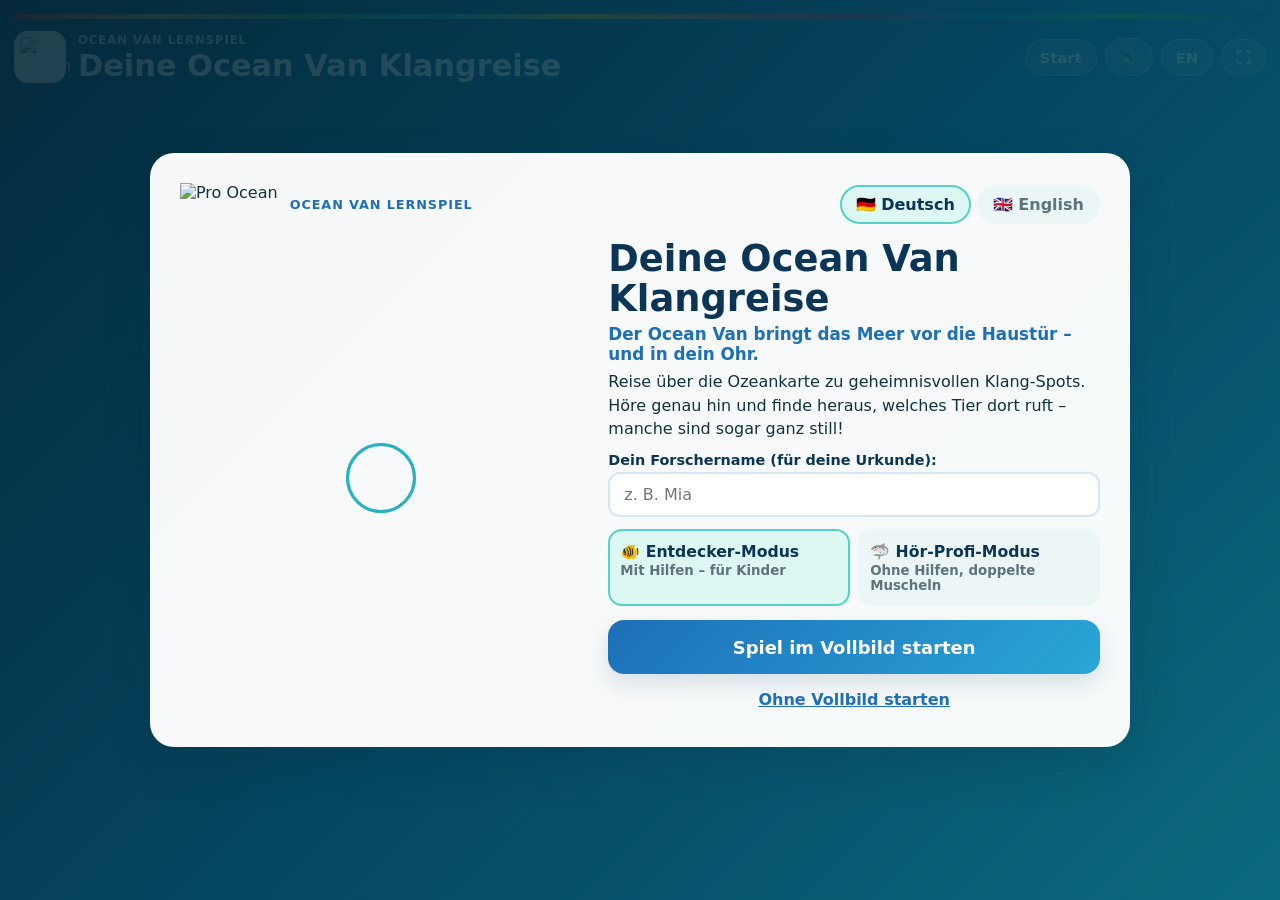
==== index.html @ 7760dd57 "Pro Ocean Game This Pro Ocean game aims to teach players about ocean plastics and marine animals in " ====
<!doctype html>
<html lang="de">
<head>
  <meta charset="utf-8">
  <meta name="viewport" content="width=device-width, initial-scale=1, viewport-fit=cover">
  <meta name="theme-color" content="#1d6fb8">
  <!-- Vollbild als Web-App (Zum Home-Bildschirm hinzufügen) – iOS & Android -->
  <meta name="apple-mobile-web-app-capable" content="yes">
  <meta name="mobile-web-app-capable" content="yes">
  <meta name="apple-mobile-web-app-status-bar-style" content="black-translucent">
  <meta name="apple-mobile-web-app-title" content="Ocean Van">
  <title>Deine Ocean Van Klangreise – Pro Ocean</title>
  <link rel="manifest" href="manifest.json">
  <link rel="stylesheet" href="style.css?v=18">
</head>
<body>
  <!-- Hinweis: Handy quer drehen (nur auf Smartphones im Hochformat sichtbar) -->
  <div id="rotateHint" class="rotate-hint" aria-live="polite">
    <div class="rotate-inner">
      <div class="rotate-icon">📱</div>
      <p data-i18n="rotateHint">Bitte dreh dein Handy quer – so passt die ganze Karte auf den Bildschirm.</p>
    </div>
  </div>
  <div id="app" class="app-shell">
    <header class="topbar">
      <div class="brand">
        <div class="brand-logo-card">
          <img class="brand-logo" src="assets/brand/proocean_logo.png" alt="Pro Ocean">
        </div>
        <div class="brand-text">
          <p class="eyebrow" data-i18n="eyebrow">Ocean Van Lernspiel</p>
          <h1 data-i18n="title">Deine Ocean Van Klangreise</h1>
        </div>
      </div>
      <div class="top-actions">
        <div id="scorePill" class="progress-pill score-pill hidden">🐚 0</div>
        <div id="progressText" class="progress-pill">Start</div>
        <button id="soundToggle" class="ghost-button" type="button" title="Ton an/aus">🔊</button>
        <button id="langToggle" class="ghost-button" type="button">EN</button>
        <button id="fullscreenAgain" class="ghost-button hide-mobile" type="button">⛶</button>
      </div>
    </header>

    <!-- ====== KARTE / MAP ====== -->
    <main id="mapScreen" class="map-screen hidden">
      <div class="map-frame">
        <div class="map-canvas" id="mapCanvas">
          <svg class="map-bg" viewBox="0 0 1000 640" preserveAspectRatio="xMidYMid slice" aria-hidden="true">
            <defs>
              <linearGradient id="mapsea" x1="0" y1="0" x2="0" y2="1">
                <stop offset="0" stop-color="#7adcE8"/>
                <stop offset="0.45" stop-color="#2592c9"/>
                <stop offset="1" stop-color="#0b3f66"/>
              </linearGradient>
              <radialGradient id="deepzone" cx="0.5" cy="0.5" r="0.5">
                <stop offset="0" stop-color="#062b4a"/>
                <stop offset="0.7" stop-color="#08365a" stop-opacity="0.85"/>
                <stop offset="1" stop-color="#08365a" stop-opacity="0"/>
              </radialGradient>
              <radialGradient id="lagoonzone" cx="0.5" cy="0.5" r="0.5">
                <stop offset="0" stop-color="#8ef2e3" stop-opacity="0.75"/>
                <stop offset="0.75" stop-color="#5fd9d2" stop-opacity="0.4"/>
                <stop offset="1" stop-color="#5fd9d2" stop-opacity="0"/>
              </radialGradient>
            </defs>
            <rect width="1000" height="640" fill="url(#mapsea)"/>
            <!-- Tiefsee-Zone (Buckelwal) -->
            <ellipse cx="620" cy="420" rx="260" ry="150" fill="url(#deepzone)"/>
            <!-- Lautlose Lagune (Qualle) -->
            <ellipse cx="320" cy="365" rx="120" ry="80" fill="url(#lagoonzone)"/>
            <!-- Strand links oben (Start) -->
            <path d="M0 0 L320 0 Q280 70 220 95 Q140 130 90 200 Q60 245 0 260 Z" fill="#f4d58d"/>
            <path d="M0 0 L250 0 Q220 50 160 80 Q90 115 50 170 Q25 205 0 215 Z" fill="#f9e3ae"/>
            <!-- Wintereis rechts oben (größer, deutliches Packeis) -->
            <path d="M1000 0 L600 0 Q640 90 600 170 Q700 230 820 200 Q940 175 1000 220 Z" fill="#dcf0fa"/>
            <path d="M1000 0 L660 0 Q700 70 680 140 Q780 180 880 155 Q960 138 1000 150 Z" fill="#f2fbff"/>
            <path d="M1000 0 L760 0 Q800 55 800 110 Q890 120 1000 95 Z" fill="#ffffff"/>
            <g stroke="#b9d7e6" stroke-width="2.5" opacity="0.7" fill="none">
              <path d="M700 20 L740 70 L710 120"/>
              <path d="M850 30 L820 90 L880 130"/>
              <path d="M780 150 L740 110"/>
            </g>
            <!-- Felsen -->
            <ellipse cx="395" cy="120" rx="60" ry="26" fill="#8d7b6a"/>
            <ellipse cx="430" cy="108" rx="34" ry="16" fill="#a6927e"/>
            <!-- Seegras unten links -->
            <g stroke="#2e8b57" stroke-width="7" stroke-linecap="round" opacity="0.75" fill="none">
              <path d="M150 640 Q140 580 158 540"/>
              <path d="M185 640 Q195 575 178 530"/>
              <path d="M220 640 Q210 585 228 545"/>
              <path d="M120 640 Q112 595 126 560"/>
            </g>
            <!-- Wintereis rechts unten (größer) -->
            <path d="M1000 640 L1000 400 Q900 420 820 470 Q720 530 690 640 Z" fill="#dcf0fa"/>
            <path d="M1000 640 L1000 460 Q920 478 860 520 Q790 570 770 640 Z" fill="#f2fbff"/>
            <path d="M1000 640 L1000 520 Q940 535 900 575 Q875 600 865 640 Z" fill="#ffffff"/>
            <g stroke="#b9d7e6" stroke-width="2.5" opacity="0.7" fill="none">
              <path d="M860 470 L900 520 L860 560"/>
              <path d="M940 500 L910 560"/>
            </g>
            <!-- Wellen-Deko -->
            <g stroke="#ffffff" stroke-width="3" stroke-linecap="round" opacity="0.35" fill="none">
              <path d="M340 250 q20 -12 40 0 q20 12 40 0"/>
              <path d="M600 180 q20 -12 40 0 q20 12 40 0"/>
              <path d="M520 420 q20 -12 40 0 q20 12 40 0"/>
              <path d="M250 360 q20 -12 40 0 q20 12 40 0"/>
              <path d="M760 300 q20 -12 40 0 q20 12 40 0"/>
            </g>
          </svg>
          <div class="ambient fish-a" aria-hidden="true">🐟</div>
          <div class="ambient fish-b" aria-hidden="true">🐠</div>
          <div class="ambient turtle" aria-hidden="true">🐢</div>
          <div class="ambient bird" aria-hidden="true">🕊️</div>
          <div class="current-arrow ca-1" aria-hidden="true">≫</div>
          <div class="current-arrow ca-2" aria-hidden="true">≫</div>
          <div class="current-arrow ca-3" aria-hidden="true">≫</div>
          <div id="parkedCar" class="parked-car hidden" aria-hidden="true">🚐</div>
          <div id="vanMarker" class="van-marker" aria-hidden="true"></div>
          <div id="questHover" class="quest-hover hidden" aria-hidden="true"></div>
          <div id="turboTimer" class="turbo-timer hidden" aria-live="polite"></div>
          <div id="mapToast" class="map-toast hidden" aria-live="polite"></div>
          <!-- Spot- und Sammel-Buttons werden per JS gesetzt -->
        </div>
        <div id="joystick" class="joystick hidden" aria-hidden="true">
          <div class="joy-base"><div id="joyKnob" class="joy-knob"></div></div>
        </div>
        <div id="collectPop" class="collect-pop hidden" aria-hidden="true"><span id="collectPraise" class="collect-praise"></span><img alt=""></div>
      </div>
      <div class="map-bar">
        <p id="mapHint" class="map-hint"></p>
        <button id="footBtn" class="ghost-button dark hidden" type="button"></button>
        <button id="resetBtn" class="ghost-button dark" type="button"></button>
      </div>
    </main>

    <!-- ====== STATION ====== -->
    <main id="stationScreen" class="game-layout hidden">
      <section class="visual-panel">
        <div class="image-card mystery-mode">
          <img id="animalImage" src="assets/images/mystery.svg" alt="">
          <div id="mysteryBadge" class="mystery-badge"></div>
          <div id="eq" class="eq" aria-hidden="true">
            <span></span><span></span><span></span><span></span><span></span><span></span><span></span><span></span><span></span>
          </div>
        </div>
        <div id="passStrip" class="pass-strip" aria-label="Forscher-Pass"></div>
      </section>

      <section class="content-panel" aria-live="polite">
        <div class="station-row">
          <div>
            <p id="zoneLabel" class="zone-label"></p>
            <h2 id="stationTitle"></h2>
          </div>
          <button id="readAloudBtn" class="small-button" type="button"></button>
        </div>

        <div class="guide-card">
          <div class="nami-avatar" aria-hidden="true">🚐</div>
          <p id="narratorText"></p>
        </div>

        <div class="stepper">
          <div id="stepListen" class="step active"><span>1</span><em data-i18n="stepListen"></em></div>
          <div id="stepHint" class="step"><span>2</span><em data-i18n="stepHint"></em></div>
          <div id="stepAnswer" class="step"><span>3</span><em data-i18n="stepAnswer"></em></div>
          <div id="stepLearn" class="step"><span>4</span><em data-i18n="stepLearn"></em></div>
        </div>

        <div class="primary-actions">
          <button id="playBtn" class="main-button" type="button"></button>
          <button id="hintBtn" class="secondary-button" type="button" disabled></button>
        </div>

        <div id="hintBox" class="info-box hidden"></div>

        <div id="questionBox" class="question-box hidden">
          <p id="questionText"></p>
          <div id="choices" class="choices"></div>
        </div>

        <div id="feedbackBox" class="feedback-box hidden"></div>

        <div class="navigation-row">
          <button id="mapBtn" class="ghost-button dark" type="button"></button>
          <button id="nextBtn" class="next-button hidden" type="button"></button>
        </div>
      </section>
    </main>

    <!-- ====== TAUCH-QUEST ====== -->
    <main id="diveScreen" class="dive-screen hidden">
      <div id="diveScene" class="dive-scene surface">
        <!-- Echtes Unterwasser-Panorama (gestitcht): scrollt nach rechts -->
        <div id="divePanoBg" class="dive-pano-bg" aria-hidden="true"></div>
        <div class="dive-caustics" aria-hidden="true"></div>
        <div class="dive-godrays" aria-hidden="true"></div>
        <div class="dive-particles" aria-hidden="true"></div>
        <div class="dive-bubbles" aria-hidden="true"></div>
        <div id="diveBoat" class="dive-boat" aria-hidden="true">🚤</div>
        <div class="dive-goggles" aria-hidden="true"></div>
        <div class="dive-look-hint" aria-hidden="true">↻</div>
        <div id="diveCompass" class="dive-compass" aria-hidden="true"><span></span></div>
      </div>
      <section class="dive-panel" aria-live="polite">
        <p id="diveNarrator" class="dive-narrator"></p>
        <button id="diveActionBtn" class="main-button" type="button"></button>
        <div id="diveQuestionBox" class="question-box hidden">
          <p id="diveQuestionText"></p>
          <div id="diveChoices" class="choices"></div>
        </div>
        <div id="diveFeedback" class="feedback-box hidden"></div>
      </section>
    </main>

    <!-- ====== URKUNDE ====== -->
    <main id="certScreen" class="cert-screen hidden">
      <div class="cert-card" id="certCard">
        <img class="cert-logo" src="assets/brand/proocean_logo.png" alt="Pro Ocean">
        <p class="eyebrow" data-i18n="certEyebrow"></p>
        <h2 id="certTitle"></h2>
        <p id="certName" class="cert-name"></p>
        <p id="certText" class="cert-text"></p>
        <div id="certCards" class="cert-cards"></div>
        <p id="certScore" class="cert-score"></p>
        <div id="certStats" class="cert-stats"></div>
        <div id="certHighlights" class="cert-highlights"></div>
        <p id="certDate" class="cert-date"></p>
      </div>
      <div class="cert-actions no-print">
        <button id="printBtn" class="main-button" type="button"></button>
        <button id="certMapBtn" class="ghost-button dark" type="button"></button>
        <button id="certRestartBtn" class="next-button" type="button"></button>
      </div>
      <div class="cert-mail no-print">
        <p id="mailHeading" class="mail-heading"></p>
        <div class="mail-row">
          <input id="mailInput" class="name-input mail-input" type="email" autocomplete="off">
        </div>
        <label class="mail-consent">
          <input id="consentCert" type="checkbox">
          <span id="consentCertText"></span>
        </label>
        <label class="mail-consent">
          <input id="consentNews" type="checkbox">
          <span id="consentNewsText"></span>
        </label>
        <button id="mailBtn" class="ghost-button dark" type="button" disabled></button>
        <p id="mailNote" class="mail-note"></p>
      </div>
    </main>
  </div>

  <!-- ====== START ====== -->
  <div id="startOverlay" class="start-overlay">
    <div class="start-card">
      <div class="start-logo-line">
        <img src="assets/brand/proocean_logo.png" alt="Pro Ocean">
        <span data-i18n="eyebrow"></span>
        <div class="lang-pick">
          <button id="langDe" class="lang-button active" type="button">🇩🇪 Deutsch</button>
          <button id="langEn" class="lang-button" type="button">🇬🇧 English</button>
        </div>
      </div>
      <div class="start-hero-grid">
        <div class="start-hero-visual">
          <img class="start-route" src="assets/brand/ocean_van_route.png" alt="">
          <span class="sound-ring ring-one"></span>
          <span class="sound-ring ring-two"></span>
          <span class="sound-ring ring-three"></span>
        </div>
        <div class="start-copy">
          <h2 data-i18n="title"></h2>
          <p class="start-catcher" data-i18n="startCatcher"></p>
          <p class="start-lead" data-i18n="startLead"></p>
          <label class="name-label" for="nameInput"><span data-i18n="nameLabel"></span></label>
          <input id="nameInput" class="name-input" type="text" maxlength="24" autocomplete="off">
          <div class="mode-pick">
            <button id="modeKid" class="mode-button active" type="button">
              <strong data-i18n="modeKid"></strong><small data-i18n="modeKidSub"></small>
            </button>
            <button id="modePro" class="mode-button" type="button">
              <strong data-i18n="modePro"></strong><small data-i18n="modeProSub"></small>
            </button>
          </div>
          <button id="startBtn" class="start-button" type="button"></button>
          <button id="startWindowBtn" class="plain-button" type="button"></button>
        </div>
      </div>
    </div>
  </div>

  <div id="oceanCueOverlay" class="ocean-cue-overlay hidden" aria-live="assertive">
    <div id="oceanCueText" class="ocean-cue-text"></div>
  </div>

  <div id="missionOverlay" class="mission-overlay hidden" role="dialog" aria-modal="true">
    <div class="mission-card">
      <div class="mission-icon" aria-hidden="true">🚐 🛍️ ♻️</div>
      <h3 id="missionTitle"></h3>
      <p id="missionText"></p>
      <button id="missionOkBtn" class="start-button" type="button"></button>
      <button id="missionCancelBtn" class="plain-button hidden" type="button"></button>
    </div>
  </div>

  <audio id="animalAudio" preload="auto"></audio>
  <script src="app.js?v=18"></script>
</body>
</html>
---- style.css ----
/* Deine Ocean Van Klangreise – Pro Ocean – v10 */
:root {
  /* Pro-Ocean-Logo-Blau + maritime Töne */
  --deep: #0b3556;
  --ocean: #1d6fb8;
  --ocean-2: #2aa6d8;
  --lagoon: #54d2c6;
  --sand: #f4d58d;
  --foam: #f4fffc;
  --ink: #12333d;
  --muted: #5d747b;
  --card: rgba(255,255,255,0.97);
  --line: rgba(29,111,184,0.18);
  --shadow: 0 18px 44px rgba(5,39,52,0.16);
  --radius: 20px;
  /* SDG-Regenbogen aus dem Pro-Ocean-Logo */
  --sdg: linear-gradient(90deg, #e5243b, #dda63a, #4c9f38, #26bde2, #fcc30b, #fd6925, #dd1367, #0a97d9, #56c02b, #00689d);
}

* { box-sizing: border-box; }

html, body {
  margin: 0;
  min-height: 100%;
  font-family: "Segoe UI", system-ui, -apple-system, BlinkMacSystemFont, sans-serif;
  color: var(--ink);
  background: linear-gradient(135deg, #0b3f66 0%, #1d6fb8 55%, #50c9c3 100%);
  /* Browser-Wischgesten (Zurück/Vorwärts/Tab-Wechsel, Pull-to-Refresh) verhindern */
  overscroll-behavior: none;
  touch-action: manipulation;
}

button { font: inherit; border: 0; cursor: pointer; }
button:disabled { cursor: not-allowed; opacity: 0.48; }
.hidden { display: none !important; }

.app-shell {
  min-height: 100dvh;
  display: flex;
  flex-direction: column;
  padding: 14px;
  gap: 12px;
}
/* SDG-Regenbogen-Akzent wie im Pro-Ocean-Logo */
.app-shell::before {
  content: "";
  height: 5px;
  border-radius: 999px;
  background: var(--sdg);
  opacity: 0.9;
}

/* ---------- Kopfzeile ---------- */
.topbar {
  flex: 0 0 auto;
  display: flex;
  justify-content: space-between;
  align-items: center;
  gap: 12px;
  color: #fff;
  flex-wrap: wrap;
}
.brand { display: flex; align-items: center; gap: 12px; min-width: 0; }
.brand-logo-card {
  width: 52px; height: 52px;
  flex: 0 0 auto;
  border-radius: 14px;
  display: grid; place-items: center;
  background: rgba(255,255,255,0.92);
  padding: 6px;
}
.brand-logo { width: 100%; height: 100%; object-fit: contain; }
.eyebrow {
  margin: 0 0 3px;
  text-transform: uppercase;
  letter-spacing: .09em;
  font-size: .72rem;
  font-weight: 850;
  color: rgba(255,255,255,.84);
}
.brand h1 { margin: 0; font-size: clamp(1.1rem, 2.4vw, 1.9rem); line-height: 1.05; }
.top-actions { display: flex; align-items: center; gap: 8px; flex-wrap: wrap; }

.progress-pill, .ghost-button, .small-button {
  border-radius: 999px;
  padding: 9px 14px;
  background: rgba(255,255,255,0.18);
  color: #fff;
  border: 1px solid rgba(255,255,255,0.38);
  font-weight: 800;
  font-size: 0.92rem;
}
.ghost-button:hover, .small-button:hover { background: rgba(255,255,255,0.3); }
.ghost-button.dark { color: var(--ocean); background: #ecfbfb; border-color: var(--line); }
.score-pill { background: rgba(244,213,141,0.92); color: #55400a; border-color: rgba(244,213,141,0.6); }

/* ---------- Karte ---------- */
.map-screen {
  flex: 1 1 auto;
  min-height: 0;
  display: flex;
  flex-direction: column;
  gap: 10px;
}
.map-frame {
  flex: 1 1 auto;
  min-height: 0;
  border-radius: var(--radius);
  overflow: hidden;
  border: 1px solid rgba(255,255,255,.42);
  box-shadow: var(--shadow);
  position: relative;
}
.map-canvas { position: absolute; inset: 0; touch-action: none; cursor: crosshair; }
.map-bg { position: absolute; inset: 0; width: 100%; height: 100%; }

.van-marker {
  position: absolute;
  transform: translate(-50%, -60%);
  filter: drop-shadow(0 6px 8px rgba(0,0,0,0.35));
  z-index: 5;
  pointer-events: none;
}
.van-inner {
  display: grid;
  place-items: center;
  position: relative;
  transition: transform 0.18s ease;
}
.van-emoji {
  font-size: clamp(1.9rem, 4.2vw, 3rem);
  line-height: 1;
  position: relative;
  z-index: 2;
}
/* Boot erscheint, sobald der Van aufs Wasser fährt */
.boat {
  display: none;
  position: absolute;
  bottom: -0.42em;
  left: 50%;
  transform: translateX(-50%);
  width: 1.85em;
  height: 0.62em;
  font-size: clamp(1.9rem, 4.2vw, 3rem);
  background: linear-gradient(180deg, var(--ocean), #14507e);
  border-radius: 0 0 1em 1em;
  border-top: 3px solid #f4d58d;
  z-index: 1;
}
.van-marker.on-water .boat { display: block; }
.van-marker.on-water .van-emoji { transform: translateY(-0.18em) scale(0.88); }
.van-marker.driving .van-inner > * { animation: vanbob 0.45s ease-in-out infinite alternate; }
@keyframes vanbob {
  from { margin-top: 0; }
  to   { margin-top: -5px; }
}

/* Bugwellen */
.wake {
  position: absolute;
  width: 12px;
  height: 12px;
  border-radius: 50%;
  background: rgba(255,255,255,0.75);
  transform: translate(-50%, -50%);
  pointer-events: none;
  z-index: 3;
  animation: wakefade 0.9s ease-out forwards;
}
@keyframes wakefade {
  from { opacity: 0.8; transform: translate(-50%, -50%) scale(0.5); }
  to   { opacity: 0; transform: translate(-50%, -50%) scale(2.4); }
}

/* Einsammelbare Dinge: Müll, Muscheln, Anker */
.pickup {
  position: absolute;
  transform: translate(-50%, -50%);
  background: none;
  border: 0;
  font-size: clamp(1.15rem, 2.6vw, 1.7rem);
  z-index: 3;
  padding: 6px;
  filter: drop-shadow(0 3px 4px rgba(0,0,0,0.3));
  animation: pickupbob 1.6s ease-in-out infinite alternate;
  -webkit-tap-highlight-color: transparent;
}
@keyframes pickupbob {
  from { margin-top: 0; }
  to   { margin-top: -5px; }
}
.pickup-shell { font-size: clamp(1rem, 2.2vw, 1.4rem); }
.pickup-heavy {
  font-size: clamp(1.6rem, 3.4vw, 2.3rem);
  background: rgba(231,111,81,0.18);
  border-radius: 50%;
  border: 2px dashed rgba(231,111,81,0.7);
}
.pickup-anchor {
  font-size: clamp(1.5rem, 3.2vw, 2.2rem);
  background: rgba(255,255,255,0.92);
  border-radius: 50%;
  border: 3px solid var(--ocean);
  width: clamp(46px, 7vw, 62px);
  height: clamp(46px, 7vw, 62px);
  display: grid;
  place-items: center;
  animation: spotpulse 1.8s ease-in-out infinite;
}

/* ♻️ Pro Ocean Recycling – als Gebäude mit Schild */
.rec-station {
  background: none;
  border: 0;
  display: flex;
  flex-direction: column;
  align-items: center;
  width: clamp(76px, 13vw, 116px);
  animation: none;
}
.rec-building {
  position: relative;
  width: clamp(58px, 10vw, 88px);
  height: clamp(46px, 8vw, 70px);
  display: block;
  filter: drop-shadow(0 6px 10px rgba(5,39,52,0.35));
}
.rec-roof {
  position: absolute;
  top: 0; left: 50%;
  transform: translateX(-50%);
  width: 0; height: 0;
  border-left: clamp(31px, 5.3vw, 46px) solid transparent;
  border-right: clamp(31px, 5.3vw, 46px) solid transparent;
  border-bottom: clamp(16px, 2.7vw, 24px) solid #1d6fb8;
}
.rec-body {
  position: absolute;
  bottom: 0; left: 50%;
  transform: translateX(-50%);
  width: 100%;
  height: 70%;
  border-radius: 8px 8px 6px 6px;
  background: linear-gradient(180deg, #f4fbff 0%, #d7ecf7 100%);
  border: 2px solid #1d6fb8;
  display: grid;
  place-items: center;
  overflow: visible;
}
.rec-logo { font-size: clamp(1.1rem, 2.3vw, 1.7rem); }
.rec-chimney {
  position: absolute;
  top: -22%;
  width: 18%;
  height: 30%;
  background: #b9d7e6;
  border: 2px solid #1d6fb8;
  border-radius: 3px 3px 0 0;
}
.rec-chimney.c1 { left: 12%; }
.rec-chimney.c2 { left: 70%; height: 24%; top: -16%; }
.rec-chimney::after {
  content: "";
  position: absolute;
  top: -10px; left: 50%;
  width: 9px; height: 9px;
  margin-left: -4px;
  border-radius: 50%;
  background: rgba(255,255,255,0.7);
  animation: smoke 2.4s ease-out infinite;
}
@keyframes smoke {
  from { transform: translateY(0) scale(0.6); opacity: 0.7; }
  to   { transform: translateY(-14px) scale(1.4); opacity: 0; }
}
.rec-label {
  margin-top: 3px;
  font-size: clamp(0.55rem, 1.4vw, 0.74rem);
  font-weight: 900;
  color: #0b3556;
  background: #fff;
  border: 2px solid #1d6fb8;
  border-radius: 999px;
  padding: 2px 8px;
  white-space: nowrap;
  box-shadow: 0 3px 7px rgba(5,39,52,0.25);
}

/* Fischernetz: großes, ausgedehntes Hindernis */
.pickup.net {
  /* Größe skaliert mit Karten-% (--net-r): grob 2*r% der Kartenbreite */
  width: calc(var(--net-r, 8) * 1.9%);
  height: calc(var(--net-r, 8) * 1.9%);
  min-width: 64px;
  min-height: 64px;
  background: none;
  border: 0;
  padding: 0;
  z-index: 2;
}
.net-mesh {
  position: absolute;
  inset: 0;
  border-radius: 50%;
  background:
    repeating-linear-gradient(45deg, rgba(255,255,255,0.5) 0 2px, transparent 2px 9px),
    repeating-linear-gradient(-45deg, rgba(255,255,255,0.5) 0 2px, transparent 2px 9px);
  border: 2px dashed rgba(255,255,255,0.7);
  animation: netsway 3s ease-in-out infinite alternate;
}
.net-fish {
  position: absolute;
  top: 38%; left: 42%;
  font-size: 1.1rem;
  animation: netwiggle 1.4s ease-in-out infinite alternate;
}
@keyframes netsway { from { transform: rotate(-3deg); } to { transform: rotate(3deg); } }
@keyframes netwiggle { from { transform: translateX(-2px) rotate(-8deg); } to { transform: translateX(2px) rotate(8deg); } }
.van-marker.in-net .van-inner { animation: tangle 0.5s ease-in-out infinite alternate; }
@keyframes tangle { from { transform: rotate(-6deg); } to { transform: rotate(6deg); } }

/* Müll-Ladung: Boot liegt tiefer im Wasser, Zähler am Marker */
.cargo-badge {
  position: absolute;
  top: -0.9em;
  left: 50%;
  transform: translateX(-50%);
  font-size: 0.78rem;
  font-weight: 900;
  background: rgba(255,255,255,0.95);
  color: #7a3d12;
  border-radius: 999px;
  padding: 1px 7px;
  border: 2px solid #e09f3e;
  white-space: nowrap;
}
.van-marker.cargo-heavy .van-inner { margin-top: 0.18em; }
.van-marker.cargo-full .van-inner { margin-top: 0.34em; }
.van-marker.cargo-full .van-emoji { filter: saturate(0.8); }
.van-marker.cargo-full .cargo-badge { background: #fdeaea; border-color: #e76f51; color: #93331c; animation: pickupbob 0.8s ease-in-out infinite alternate; }

/* Karten-Nachricht */
.map-toast {
  position: absolute;
  top: 12px;
  left: 50%;
  transform: translateX(-50%);
  max-width: min(560px, 86%);
  background: rgba(7,53,86,0.92);
  color: #fff;
  font-weight: 800;
  font-size: clamp(0.85rem, 1.7vw, 1.05rem);
  line-height: 1.3;
  padding: 10px 18px;
  border-radius: 14px;
  border: 1px solid rgba(255,255,255,0.3);
  z-index: 8;
  text-align: center;
  animation: cuepop 0.3s ease both;
  pointer-events: none;
}

/* Meeresströmung */
.current-arrow {
  position: absolute;
  color: rgba(255,255,255,0.6);
  font-size: clamp(1.2rem, 2.6vw, 1.9rem);
  font-weight: 900;
  pointer-events: none;
  z-index: 2;
  animation: currentdrift 5s linear infinite;
}
.ca-1 { top: 42%; animation-delay: 0s; }
.ca-2 { top: 46%; animation-delay: -1.7s; }
.ca-3 { top: 50%; animation-delay: -3.4s; }
@keyframes currentdrift {
  from { left: 40%; opacity: 0; }
  15%  { opacity: 0.8; }
  85%  { opacity: 0.8; }
  to   { left: 78%; opacity: 0; }
}

/* Eisbrecher-Bug + Ruder-Anzeige */
.van-marker.icebreaker .boat::after {
  content: "❄️";
  position: absolute;
  right: -0.28em;
  top: -0.55em;
  font-size: 0.45em;
}
.van-marker.rowing .van-inner::after {
  content: "🚣";
  position: absolute;
  left: -0.85em;
  bottom: -0.1em;
  font-size: 0.55em;
}
/* Eisbrecher bricht sichtbar durchs Packeis */
.van-marker.breaking-ice .boat {
  background: linear-gradient(180deg, #eaf6ff, #b9d7e6) !important;
  border-top-color: #cfe8f5 !important;
}
.van-marker.breaking-ice::before {
  content: "";
  position: absolute;
  left: 50%; top: 56%;
  width: 2.6em; height: 1.6em;
  transform: translate(-50%, -50%);
  background:
    repeating-linear-gradient(70deg, rgba(255,255,255,0.95) 0 2px, transparent 2px 8px),
    repeating-linear-gradient(110deg, rgba(255,255,255,0.9) 0 2px, transparent 2px 8px);
  -webkit-mask: radial-gradient(closest-side, #000 70%, transparent);
          mask: radial-gradient(closest-side, #000 70%, transparent);
  z-index: 0;
  pointer-events: none;
}
/* Eis spritzt links UND rechts neben dem Boot hoch */
.van-marker.breaking-ice .van-inner::before {
  content: "❄️";
  position: absolute;
  right: -0.75em; top: 0.1em;
  font-size: 0.5em;
  animation: iceflingR 0.55s linear infinite;
}
.van-marker.breaking-ice .van-inner::after {
  content: "❄️";
  position: absolute;
  left: -0.75em; top: 0.1em;
  font-size: 0.5em;
  animation: iceflingL 0.55s linear infinite;
}
@keyframes iceflingR {
  from { transform: translate(0,0) rotate(0); opacity: 0.95; }
  to   { transform: translate(0.8em, -0.6em) rotate(140deg); opacity: 0; }
}
@keyframes iceflingL {
  from { transform: translate(0,0) rotate(0); opacity: 0.95; }
  to   { transform: translate(-0.8em, -0.6em) rotate(-140deg); opacity: 0; }
}

/* Turbo-Endmodus: Boot glüht/zischt */
.van-marker.turbo .van-inner { filter: drop-shadow(0 0 10px rgba(255,180,40,0.9)); }
.van-marker.turbo .boat { border-top-color: #ffb400 !important; }

/* Schwimmende Karten-Bewohner */
.ambient {
  position: absolute;
  font-size: clamp(1rem, 2.2vw, 1.5rem);
  opacity: 0.85;
  pointer-events: none;
  z-index: 2;
}
.fish-a { top: 46%; animation: swim-right 26s linear infinite; }
.fish-b { top: 30%; animation: swim-left 34s linear infinite; animation-delay: -12s; }
.turtle { top: 72%; animation: swim-right 48s linear infinite; animation-delay: -20s; }
.bird   { top: 8%;  animation: swim-left 30s linear infinite; animation-delay: -6s; }
@keyframes swim-right {
  from { left: -5%; transform: scaleX(1); }
  to   { left: 105%; transform: scaleX(1); }
}
@keyframes swim-left {
  from { left: 105%; transform: scaleX(-1); }
  to   { left: -5%; transform: scaleX(-1); }
}

.spot {
  position: absolute;
  transform: translate(-50%, -50%);
  display: flex;
  flex-direction: column;
  align-items: center;
  gap: 2px;
  background: none;
  z-index: 4;
  padding: 6px;
  -webkit-tap-highlight-color: transparent;
}
.spot-icon {
  display: grid; place-items: center;
  width: clamp(44px, 7vw, 60px);
  height: clamp(44px, 7vw, 60px);
  border-radius: 50%;
  background: rgba(255,255,255,0.96);
  border: 3px solid var(--ocean);
  font-size: clamp(1.3rem, 2.8vw, 1.8rem);
  box-shadow: 0 8px 18px rgba(5,39,52,0.3);
  transition: transform 0.15s ease;
}
.spot:hover .spot-icon { transform: scale(1.12); }
.spot:not(.solved) .spot-icon { animation: spotpulse 1.8s ease-in-out infinite; }
@keyframes spotpulse {
  0%, 100% { box-shadow: 0 8px 18px rgba(5,39,52,0.3), 0 0 0 0 rgba(255,255,255,0.55); }
  55% { box-shadow: 0 8px 18px rgba(5,39,52,0.3), 0 0 0 14px rgba(255,255,255,0); }
}
.spot.solved .spot-icon { border-color: #43aa8b; background: #e8f6e6; animation: none; }
.spot.finale-spot .spot-icon { border-color: #d9a40b; background: #fff6dd; }
.spot-name {
  font-size: clamp(0.62rem, 1.4vw, 0.8rem);
  font-weight: 900;
  color: #fff;
  background: rgba(7,55,71,0.78);
  border-radius: 999px;
  padding: 2px 8px;
  white-space: nowrap;
}

/* Touch-Joystick */
.joystick {
  position: absolute;
  left: 14px;
  bottom: 14px;
  width: clamp(96px, 26vw, 140px);
  height: clamp(96px, 26vw, 140px);
  z-index: 9;
  touch-action: none;
  -webkit-user-select: none;
  user-select: none;
}
.joy-base {
  position: absolute;
  inset: 0;
  border-radius: 50%;
  background: radial-gradient(circle at 50% 40%, rgba(255,255,255,0.42), rgba(255,255,255,0.16));
  border: 2px solid rgba(255,255,255,0.6);
  box-shadow: 0 6px 18px rgba(5,39,52,0.3);
  backdrop-filter: blur(2px);
}
.joy-base::before {
  content: "✛";
  position: absolute;
  inset: 0;
  display: grid;
  place-items: center;
  color: rgba(255,255,255,0.55);
  font-size: 1.6rem;
  pointer-events: none;
}
.joy-knob {
  position: absolute;
  left: 50%; top: 50%;
  width: 42%;
  height: 42%;
  margin: -21% 0 0 -21%;
  border-radius: 50%;
  background: radial-gradient(circle at 50% 38%, #fff, var(--ocean-2));
  border: 2px solid rgba(255,255,255,0.85);
  box-shadow: 0 4px 12px rgba(5,39,52,0.4);
  transition: transform 0.05s linear;
  pointer-events: none;
}

.map-bar {
  flex: 0 0 auto;
  display: flex;
  justify-content: space-between;
  align-items: center;
  gap: 10px;
  flex-wrap: wrap;
}
.map-hint {
  margin: 0;
  color: #fff;
  font-weight: 800;
  font-size: clamp(0.95rem, 1.6vw, 1.15rem);
  text-shadow: 0 2px 6px rgba(0,0,0,0.25);
}

/* ---------- Station ---------- */
.game-layout {
  flex: 1 1 auto;
  min-height: 0;
  display: grid;
  grid-template-columns: minmax(280px, 0.82fr) minmax(380px, 1.18fr);
  gap: 14px;
}
.visual-panel, .content-panel {
  min-height: 0;
  border-radius: var(--radius);
  background: var(--card);
  border: 1px solid rgba(255,255,255,.42);
  box-shadow: var(--shadow);
}
.visual-panel {
  position: relative;
  overflow: hidden;
  display: flex;
  flex-direction: column;
  align-items: center;
  justify-content: center;
  gap: 12px;
  padding: 16px;
  background: linear-gradient(180deg, rgba(255,255,255,0.82), rgba(224,248,250,0.92));
}
.image-card {
  position: relative;
  width: min(96%, 640px);
  aspect-ratio: 4 / 3;
  display: grid;
  place-items: center;
  border-radius: 18px;
  overflow: hidden;
  background: #e7f6f8;
  border: 1px solid rgba(0,107,143,.16);
}
.image-card.revealed { animation: pop .28s ease both; }
@keyframes pop { from { transform: scale(0.94); opacity: 0.4; } to { transform: scale(1); opacity: 1; } }
.image-card img { width: 100%; height: 100%; object-fit: cover; display: block; }
.image-card.mystery-mode img, .image-card.contain-mode img { object-fit: contain; padding: 16px; }
.image-card.photo-mode img { padding: 0; }
.image-card.contain-mode { background: #f8fffd; }
.mystery-badge {
  position: absolute;
  top: 12px; right: 12px;
  padding: 8px 12px;
  border-radius: 999px;
  background: rgba(244,213,141,.96);
  color: #55400a;
  font-weight: 900;
  text-transform: uppercase;
  letter-spacing: .05em;
  font-size: .72rem;
  z-index: 3;
}

/* Sound-Visualisierung */
.eq {
  position: absolute;
  left: 0; right: 0; bottom: 0;
  height: 56px;
  display: flex;
  align-items: flex-end;
  justify-content: center;
  gap: 6px;
  padding: 0 18px 10px;
  opacity: 0;
  transition: opacity 0.3s ease;
  pointer-events: none;
  background: linear-gradient(0deg, rgba(7,55,71,0.45), transparent);
  z-index: 2;
}
.eq.playing { opacity: 1; }
.eq span {
  width: 8px;
  height: 12px;
  border-radius: 4px;
  background: linear-gradient(180deg, var(--lagoon), var(--ocean-2));
}
.eq.playing span { animation: eqbounce 0.9s ease-in-out infinite; }
.eq span:nth-child(1) { animation-delay: 0s; }
.eq span:nth-child(2) { animation-delay: 0.15s; }
.eq span:nth-child(3) { animation-delay: 0.3s; }
.eq span:nth-child(4) { animation-delay: 0.05s; }
.eq span:nth-child(5) { animation-delay: 0.25s; }
.eq span:nth-child(6) { animation-delay: 0.1s; }
.eq span:nth-child(7) { animation-delay: 0.35s; }
.eq span:nth-child(8) { animation-delay: 0.2s; }
.eq span:nth-child(9) { animation-delay: 0.4s; }
@keyframes eqbounce {
  0%, 100% { height: 10px; }
  50% { height: 44px; }
}

/* Forscher-Pass */
.pass-strip {
  display: flex;
  gap: 8px;
  flex-wrap: wrap;
  justify-content: center;
}
.pass-card {
  width: 52px;
  text-align: center;
  font-size: 0.58rem;
  font-weight: 800;
  color: var(--muted);
}
.pass-card img {
  width: 44px; height: 44px;
  object-fit: cover;
  border-radius: 50%;
  border: 2px solid #43aa8b;
  display: block;
  margin: 0 auto 2px;
  background: #e7f6f8;
}
.pass-card span { display: block; line-height: 1.1; color: #275042; }
.pass-q {
  width: 44px; height: 44px;
  margin: 0 auto;
  border-radius: 50%;
  display: grid; place-items: center;
  background: #edf6f7;
  border: 2px dashed var(--line);
  color: var(--muted);
  font-size: 1.1rem;
  font-weight: 900;
}

.content-panel {
  display: flex;
  flex-direction: column;
  gap: 12px;
  padding: 18px;
  overflow-y: auto;
  scrollbar-gutter: stable;
}
.station-row { display: flex; justify-content: space-between; gap: 14px; align-items: flex-start; }
.zone-label {
  margin: 0 0 4px;
  color: var(--ocean);
  font-weight: 900;
  letter-spacing: .07em;
  text-transform: uppercase;
  font-size: .76rem;
}
h2 { margin: 0; font-size: clamp(1.3rem, 2.5vw, 2.1rem); line-height: 1.08; color: var(--deep); }
.small-button { color: var(--ocean); background: #ecfbfb; border-color: var(--line); white-space: nowrap; }

.guide-card {
  display: grid;
  grid-template-columns: auto 1fr;
  gap: 12px;
  align-items: center;
  background: #eef9f8;
  border: 1px solid var(--line);
  border-radius: 16px;
  padding: 13px;
}
.nami-avatar { width: 46px; height: 46px; display: grid; place-items: center; background: #fff; border-radius: 50%; font-size: 1.75rem; }
.guide-card p { margin: 0; font-size: clamp(1rem, 1.45vw, 1.15rem); line-height: 1.38; }

.stepper { display: grid; grid-template-columns: repeat(4,1fr); gap: 7px; }
.step {
  border-radius: 12px;
  padding: 8px 4px;
  text-align: center;
  font-weight: 850;
  color: var(--muted);
  background: #edf6f7;
  border: 2px solid transparent;
  font-size: .85rem;
}
.step em { font-style: normal; }
.step span {
  display: inline-grid;
  place-items: center;
  width: 22px; height: 22px;
  margin-right: 3px;
  border-radius: 50%;
  background: #fff;
}
.step.active { color: var(--deep); background: #ddf8f3; border-color: var(--lagoon); }
.step.done { color: #275042; background: #e8f6e6; }

.primary-actions, .navigation-row { display: flex; gap: 10px; flex-wrap: wrap; }
.navigation-row { margin-top: auto; padding-top: 4px; }
.main-button, .secondary-button, .next-button, .start-button {
  min-height: 54px;
  padding: 14px 20px;
  border-radius: 16px;
  font-weight: 900;
  font-size: clamp(1rem, 1.5vw, 1.12rem);
  box-shadow: 0 10px 22px rgba(6,57,74,0.13);
}
.main-button, .start-button { color: #fff; background: linear-gradient(135deg, var(--ocean), var(--ocean-2)); }
.secondary-button { color: #573e00; background: linear-gradient(135deg, var(--sand), #ffe8ae); }
.next-button { color: #fff; background: linear-gradient(135deg, #237a63, #43aa8b); }
.main-button:hover, .secondary-button:hover, .next-button:hover, .start-button:hover { transform: translateY(-1px); }

.info-box, .question-box, .feedback-box {
  border-radius: 16px;
  padding: 14px;
  background: #f9fefd;
  border: 1px solid var(--line);
}
.info-box { border-left: 7px solid var(--sand); font-size: 1.04rem; line-height: 1.38; }
.question-box p { margin: 0 0 10px; font-weight: 900; font-size: 1.12rem; }
.choices { display: grid; grid-template-columns: repeat(3, minmax(0, 1fr)); gap: 9px; }
.choice-button {
  min-height: 56px;
  border-radius: 14px;
  padding: 10px;
  background: #fff;
  border: 2px solid var(--line);
  font-weight: 850;
  font-size: 1rem;
  transition: transform 0.12s ease, border-color 0.12s ease;
}
.choice-button:hover { transform: translateY(-1px); border-color: var(--ocean-2); }
.choice-button.correct { background: #e3f8e2; border-color: #43aa8b; color: #1d5c43; }
.choice-button.wrong { background: #fdeaea; border-color: #e76f51; color: #93331c; }

.feedback-box h3 { margin: 0 0 8px; color: var(--deep); font-size: 1.25rem; }
.shell-line {
  margin: 0 0 10px;
  display: inline-block;
  background: rgba(244,213,141,0.5);
  border-radius: 999px;
  padding: 6px 14px;
  font-weight: 900;
  color: #55400a;
}
.fact-grid { display: grid; grid-template-columns: 1fr 1fr; gap: 9px; }
.fact-card {
  border-radius: 13px;
  padding: 11px;
  background: #effaf7;
  border: 1px solid var(--line);
}
.fact-card strong { display: block; margin-bottom: 4px; color: var(--ocean); font-size: 0.82rem; text-transform: uppercase; letter-spacing: 0.05em; }
.fact-card p { margin: 0; line-height: 1.36; font-size: 0.98rem; }

/* ---------- Start-Overlay ---------- */
.start-overlay {
  position: fixed;
  inset: 0;
  display: grid;
  place-items: center;
  padding: 14px;
  background: linear-gradient(135deg, rgba(4,38,53,0.88), rgba(0,90,114,0.86));
  z-index: 50;
  overflow-y: auto;
}
.start-card {
  width: min(980px, 100%);
  max-height: calc(100dvh - 28px);
  overflow-y: auto;
  background: var(--card);
  border-radius: 24px;
  box-shadow: var(--shadow);
  padding: clamp(16px, 3vw, 30px);
}
.start-logo-line {
  display: flex;
  align-items: center;
  gap: 12px;
  flex-wrap: wrap;
  margin-bottom: 12px;
}
.start-logo-line img { height: 44px; }
.start-logo-line span {
  font-weight: 900;
  color: var(--ocean);
  text-transform: uppercase;
  letter-spacing: 0.07em;
  font-size: 0.8rem;
}
.lang-pick { margin-left: auto; display: flex; gap: 6px; }
.lang-button {
  border-radius: 999px;
  padding: 8px 14px;
  font-weight: 800;
  background: #edf6f7;
  border: 2px solid transparent;
  color: var(--muted);
}
.lang-button.active { background: #ddf8f3; border-color: var(--lagoon); color: var(--deep); }

.start-hero-grid {
  display: grid;
  grid-template-columns: minmax(220px, 0.9fr) 1.1fr;
  gap: clamp(14px, 3vw, 26px);
  align-items: center;
}
.start-hero-visual {
  position: relative;
  display: grid;
  place-items: center;
  padding: 8px;
}
.start-route { width: 100%; border-radius: 18px; }
.sound-ring {
  position: absolute;
  border: 3px solid rgba(10,167,189,0.5);
  border-radius: 50%;
  animation: ring 2.6s ease-out infinite;
}
.ring-one { width: 70px; height: 70px; }
.ring-two { width: 70px; height: 70px; animation-delay: 0.8s; }
.ring-three { width: 70px; height: 70px; animation-delay: 1.6s; }
@keyframes ring {
  from { transform: scale(0.6); opacity: 0.9; }
  to { transform: scale(2.4); opacity: 0; }
}
.start-copy h2 { font-size: clamp(1.5rem, 3vw, 2.3rem); margin-bottom: 6px; }
.start-catcher { margin: 0 0 6px; font-weight: 850; color: var(--ocean); font-size: 1.05rem; }
.start-lead { margin: 0 0 12px; line-height: 1.45; }

.name-label { display: block; font-weight: 800; font-size: 0.9rem; margin-bottom: 4px; color: var(--deep); }
.name-input {
  width: 100%;
  border-radius: 12px;
  border: 2px solid var(--line);
  padding: 11px 14px;
  font: inherit;
  margin-bottom: 12px;
  background: #fff;
}
.name-input:focus { outline: none; border-color: var(--ocean-2); }

.mode-pick { display: grid; grid-template-columns: 1fr 1fr; gap: 8px; margin-bottom: 14px; }
.mode-button {
  border-radius: 14px;
  padding: 11px 10px;
  background: #edf6f7;
  border: 2px solid transparent;
  text-align: left;
  display: flex;
  flex-direction: column;
  gap: 2px;
}
.mode-button strong { font-size: 0.98rem; color: var(--deep); }
.mode-button small { color: var(--muted); font-weight: 700; }
.mode-button.active { background: #ddf8f3; border-color: var(--lagoon); }

.start-button { width: 100%; margin-bottom: 8px; }
.plain-button {
  width: 100%;
  background: none;
  color: var(--ocean);
  font-weight: 800;
  padding: 8px;
  text-decoration: underline;
}

/* ---------- Mission-Popup ---------- */
.mission-overlay {
  position: fixed;
  inset: 0;
  display: grid;
  place-items: center;
  padding: 16px;
  background: rgba(4,38,53,0.72);
  z-index: 65;
  overflow-y: auto;            /* falls die Karte höher als der Bildschirm ist */
}
.mission-card {
  width: min(480px, 100%);
  max-height: calc(100dvh - 32px);
  overflow-y: auto;            /* OK-Button bleibt immer erreichbar */
  background: var(--card);
  border-radius: 22px;
  box-shadow: var(--shadow);
  padding: clamp(18px, 4vw, 28px);
  text-align: center;
  animation: cuepop 0.35s ease both;
  border-top: 7px solid transparent;
  border-image: linear-gradient(90deg, #e5243b, #dda63a, #4c9f38, #26bde2, #fcc30b, #00689d) 1;
}
.mission-icon { font-size: 2.2rem; margin-bottom: 8px; }
.mission-card h3 { margin: 0 0 10px; color: var(--deep); font-size: clamp(1.25rem, 3vw, 1.6rem); }
.mission-card p { margin: 0 0 18px; line-height: 1.5; font-size: clamp(0.98rem, 2vw, 1.1rem); }
.mission-card .start-button { width: 100%; }

/* ---------- Ozean-Cue ---------- */
.ocean-cue-overlay {
  position: fixed;
  inset: 0;
  display: grid;
  place-items: center;
  background: rgba(4,38,53,0.55);
  z-index: 60;
  pointer-events: none;
}
.ocean-cue-text {
  max-width: min(640px, 88vw);
  text-align: center;
  color: #fff;
  font-size: clamp(1.4rem, 4vw, 2.4rem);
  font-weight: 900;
  text-shadow: 0 4px 18px rgba(0,0,0,0.45);
  animation: cuepop 0.5s ease both;
}
@keyframes cuepop { from { transform: scale(0.8); opacity: 0; } to { transform: scale(1); opacity: 1; } }

/* ---------- Feier ---------- */
.celebration-burst {
  position: fixed;
  inset: 0;
  pointer-events: none;
  z-index: 70;
}
.celebration-burst span {
  position: absolute;
  bottom: -40px;
  font-size: 2rem;
  animation: rise 2.2s ease-out forwards;
}
@keyframes rise {
  from { transform: translateY(0) rotate(0); opacity: 1; }
  to { transform: translateY(-105vh) rotate(40deg); opacity: 0; }
}

/* ---------- Urkunde ---------- */
.cert-screen {
  flex: 1 1 auto;
  min-height: 0;
  overflow-y: auto;
  display: flex;
  flex-direction: column;
  align-items: center;
  gap: 14px;
  padding-bottom: 10px;
}
.cert-card {
  width: min(760px, 100%);
  background: #fffdf6;
  border-radius: 22px;
  border: 6px double var(--sand);
  box-shadow: var(--shadow);
  padding: clamp(18px, 4vw, 38px);
  text-align: center;
  position: relative;
  overflow: hidden;
}
.cert-card::before {
  content: "";
  position: absolute;
  top: 0; left: 0; right: 0;
  height: 7px;
  background: var(--sdg);
}
.cert-logo { height: 54px; margin-bottom: 8px; }
.cert-card .eyebrow { color: var(--ocean); }
.cert-card h2 { font-size: clamp(1.5rem, 3.4vw, 2.3rem); margin-bottom: 14px; }
.cert-name {
  font-size: clamp(1.5rem, 3.6vw, 2.2rem);
  font-weight: 900;
  color: var(--ocean);
  margin: 6px 0;
  border-bottom: 3px solid var(--sand);
  display: inline-block;
  padding: 0 18px 4px;
}
.cert-text { max-width: 540px; margin: 10px auto 16px; line-height: 1.5; }
.cert-cards {
  display: flex;
  flex-wrap: wrap;
  justify-content: center;
  gap: 10px;
  margin-bottom: 16px;
}
.cert-animal { width: 72px; font-size: 0.62rem; font-weight: 800; color: #275042; }
.cert-animal img {
  width: 58px; height: 58px;
  object-fit: cover;
  border-radius: 50%;
  border: 3px solid var(--lagoon);
  display: block;
  margin: 0 auto 3px;
  background: #e7f6f8;
}
.cert-score { font-weight: 900; font-size: 1.15rem; color: #55400a; margin: 0 0 6px; }
.cert-date { color: var(--muted); font-weight: 700; margin: 0; }
.cert-actions { display: flex; gap: 10px; flex-wrap: wrap; justify-content: center; }

/* ---------- Tauch-Quest (First-Person-Panorama, aufgewertet) ---------- */
.dive-screen {
  flex: 1 1 auto;
  min-height: 0;
  display: flex;
  flex-direction: column;
  gap: 12px;
}
.dive-scene {
  position: relative;
  flex: 1 1 auto;
  min-height: 52dvh;
  border-radius: var(--radius);
  overflow: hidden;
  box-shadow: var(--shadow);
  background: #042036;
  touch-action: none;
  cursor: grab;
}
.dive-scene.looking { cursor: ew-resize; }

/* Ferne Hintergrundebene (Riff) – sanfte Eigendrift für Tiefe; hier kann ein Bild rein */
.dive-pano-bg {
  position: absolute; inset: 0;
  z-index: 0;
  background-position-y: center;
  transition: background-position-x 0.12s linear;
}

/* Animierte Lichtkaustik (wabernde Helligkeit am Grund) */
.dive-caustics {
  position: absolute; inset: 0;
  z-index: 1;
  pointer-events: none;
  opacity: 0.35;
  mix-blend-mode: screen;
  background:
    radial-gradient(120px 60px at 20% 30%, rgba(180,240,255,0.45), transparent 70%),
    radial-gradient(160px 70px at 55% 20%, rgba(150,230,255,0.40), transparent 70%),
    radial-gradient(140px 60px at 80% 35%, rgba(180,240,255,0.40), transparent 70%),
    radial-gradient(120px 50px at 38% 60%, rgba(150,230,255,0.30), transparent 70%);
  animation: caustics 7s ease-in-out infinite alternate;
}
@keyframes caustics {
  from { transform: translate(-2%, -1%) scale(1); opacity: 0.25; }
  to   { transform: translate(2%, 1%) scale(1.08); opacity: 0.45; }
}

/* Panorama-Streifen: zwei identische Hälften -> nahtloses 360°-Umsehen */
.dive-world {
  position: absolute; inset: 0;
  width: 200%;
  display: flex;
  z-index: 2;
  transition: transform 0.1s linear;
  will-change: transform;
}
.pano-half { position: relative; width: 50%; height: 100%; }
.dive-world .dw {
  position: absolute;
  font-size: clamp(1.6rem, 4.5vw, 2.8rem);
  transform: translate(-50%, -50%);
  filter: drop-shadow(0 4px 8px rgba(0,0,0,0.5));
}
.dw-coral.big { font-size: clamp(2.4rem, 7vw, 4rem); }
.dw-whale {
  font-size: clamp(4rem, 13vw, 7.5rem);
  filter: drop-shadow(0 0 24px rgba(120,220,255,0.55)) drop-shadow(0 6px 12px rgba(0,0,0,0.5));
  animation: whalehover 7s ease-in-out infinite alternate;
}
.dw-jelly.glow {
  filter: drop-shadow(0 0 14px rgba(180,130,255,0.9));
  animation: jellypulse 4s ease-in-out infinite alternate;
}
.dw-fish { animation: finwiggle 1.6s ease-in-out infinite alternate; }
.dw-fish.school { text-shadow: 0.6em 0.2em 0 rgba(255,255,255,0.15), -0.5em 0.3em 0 rgba(255,255,255,0.12), 0.2em -0.4em 0 rgba(255,255,255,0.1); }
.dw-star { font-size: clamp(1rem,2.6vw,1.6rem); filter: drop-shadow(0 0 8px rgba(255,220,120,0.8)); }
.dw-octo { animation: jellypulse 5s ease-in-out infinite alternate; }
.dw-turtle { animation: finwiggle 3s ease-in-out infinite alternate; }
@keyframes whalehover { from { margin-top: -10px; } to { margin-top: 12px; } }
@keyframes jellypulse { from { margin-top: -8px; opacity: 0.85; } to { margin-top: 8px; opacity: 1; } }
@keyframes finwiggle { from { margin-left: -5px; } to { margin-left: 5px; } }

/* God Rays (Lichtstrahlen von oben) */
.dive-godrays {
  position: absolute; inset: 0;
  z-index: 3;
  pointer-events: none;
  background:
    linear-gradient(96deg, rgba(190,245,255,0.20) 0 10px, transparent 10px 90px),
    linear-gradient(84deg, rgba(170,235,255,0.15) 0 8px, transparent 8px 110px),
    linear-gradient(100deg, rgba(150,225,255,0.12) 0 6px, transparent 6px 130px);
  mix-blend-mode: screen;
  animation: rays 9s ease-in-out infinite alternate;
}
@keyframes rays { from { transform: translateX(-4%); } to { transform: translateX(4%); } }

/* Plankton/Partikel, die nach oben treiben */
.dive-particles {
  position: absolute; inset: 0;
  z-index: 3;
  pointer-events: none;
  background-image:
    radial-gradient(2px 2px at 10% 80%, rgba(255,255,255,0.7), transparent),
    radial-gradient(2px 2px at 25% 90%, rgba(200,240,255,0.6), transparent),
    radial-gradient(1.5px 1.5px at 40% 70%, rgba(255,255,255,0.6), transparent),
    radial-gradient(2px 2px at 55% 85%, rgba(200,240,255,0.6), transparent),
    radial-gradient(1.5px 1.5px at 70% 75%, rgba(255,255,255,0.6), transparent),
    radial-gradient(2px 2px at 85% 88%, rgba(200,240,255,0.6), transparent),
    radial-gradient(1.5px 1.5px at 92% 65%, rgba(255,255,255,0.5), transparent);
  background-repeat: no-repeat;
  animation: plankton 12s linear infinite;
  opacity: 0.8;
}
@keyframes plankton { from { background-position: 0 0,0 0,0 0,0 0,0 0,0 0,0 0; } to { background-position: 0 -60dvh,0 -70dvh,0 -50dvh,0 -65dvh,0 -55dvh,0 -75dvh,0 -60dvh; } }

/* Taucherbrillen-Maske (First-Person) */
.dive-goggles {
  position: absolute; inset: 0;
  pointer-events: none;
  z-index: 6;
  background: radial-gradient(ellipse 80% 84% at 50% 50%, transparent 58%, rgba(2,18,36,0.55) 80%, rgba(1,12,26,0.95) 100%);
}
.dive-goggles::before { content: ""; position: absolute; inset: 0; box-shadow: inset 0 0 70px rgba(120,220,240,0.20); }
.dive-look-hint {
  position: absolute; right: 8%; top: 50%;
  transform: translateY(-50%);
  font-size: clamp(2rem, 6vw, 3.4rem);
  color: rgba(255,255,255,0.9);
  text-shadow: 0 2px 12px rgba(0,0,0,0.6);
  z-index: 7; opacity: 0; pointer-events: none;
  animation: lookpulse 1.6s ease-in-out infinite;
}
.dive-scene.looking .dive-look-hint { opacity: 1; }
@keyframes lookpulse {
  0%,100% { transform: translateY(-50%) translateX(0); opacity: 0.5; }
  50% { transform: translateY(-50%) translateX(10px); opacity: 1; }
}

/* aufsteigende Blasen */
.dive-bubbles { position: absolute; inset: 0; pointer-events: none; overflow: hidden; z-index: 4; }
.dive-bubbles::before, .dive-bubbles::after {
  content: "";
  position: absolute; bottom: -20px; left: 20%;
  width: 10px; height: 10px; border-radius: 50%;
  background: radial-gradient(circle at 35% 35%, rgba(255,255,255,0.9), rgba(255,255,255,0.25));
  box-shadow: 60px 40px 0 -2px rgba(255,255,255,0.4), 140px 10px 0 -3px rgba(255,255,255,0.5),
              220px 60px 0 -1px rgba(255,255,255,0.35), 300px 20px 0 -4px rgba(255,255,255,0.4),
              -60px 30px 0 -2px rgba(255,255,255,0.4);
  animation: bubbleup 6s linear infinite;
}
.dive-bubbles::after { left: 60%; animation-duration: 8s; animation-delay: -3s; }
@keyframes bubbleup { from { transform: translateY(0); opacity: 0; } 10% { opacity: 1; } to { transform: translateY(-60dvh); opacity: 0; } }

/* vorbeifahrendes Schiff (über dem Taucher) */
.dive-boat {
  position: absolute; top: 5%; left: -15%;
  font-size: clamp(2.4rem, 7vw, 4rem);
  transform: scaleX(-1); opacity: 0; z-index: 6;
  filter: drop-shadow(0 4px 12px rgba(0,0,0,0.6));
}
.dive-scene.boat-pass .dive-boat { animation: boatcross 4s linear forwards; }
@keyframes boatcross {
  0% { left: -15%; opacity: 0; }
  12% { opacity: 1; }
  88% { opacity: 1; }
  100% { left: 115%; opacity: 0; }
}
.dive-scene.shake { animation: diveshake 0.32s linear infinite; }
@keyframes diveshake {
  0%,100% { transform: translate(0,0); }
  25% { transform: translate(-3px, 2px); }
  50% { transform: translate(3px, -2px); }
  75% { transform: translate(-2px, -2px); }
}

/* Kompass */
.dive-compass {
  position: absolute; right: 14px; bottom: 14px;
  width: 56px; height: 56px; border-radius: 50%;
  background: rgba(7,53,86,0.55);
  border: 2px solid rgba(255,255,255,0.6);
  display: grid; place-items: center;
  opacity: 0.35; transition: opacity 0.3s ease; z-index: 7;
}
.dive-compass.active { opacity: 1; }
.dive-compass span {
  width: 4px; height: 22px;
  background: linear-gradient(180deg, #ff5a5a 50%, #fff 50%);
  border-radius: 2px;
  transform: rotate(var(--rot, 0deg));
  transition: transform 0.1s linear;
}
.dive-panel {
  flex: 0 0 auto;
  background: var(--card);
  border-radius: var(--radius);
  box-shadow: var(--shadow);
  padding: 16px;
  display: flex; flex-direction: column; gap: 10px;
  max-height: 40dvh; overflow-y: auto;
}
.dive-narrator { margin: 0; font-weight: 800; font-size: clamp(1rem, 1.8vw, 1.18rem); line-height: 1.4; color: var(--deep); }
.dive-panel .main-button { align-self: flex-start; }

/* ---------- Echte Müll-Bilder, Recyclingstation, Statistik ---------- */
.pickup.trash-img {
  width: clamp(34px, 5.5vw, 50px);
  height: clamp(34px, 5.5vw, 50px);
  padding: 0;
  display: grid;
  place-items: center;
}
.pickup.trash-img img {
  width: 100%; height: 100%;
  object-fit: contain;
  filter: drop-shadow(0 2px 4px rgba(0,0,0,0.45));
}
.pickup.rec-station {
  width: clamp(80px, 14vw, 130px);
  background: none; border: 0; padding: 0;
  animation: none;
}
.pickup.rec-station .rec-img {
  width: 100%; height: auto; display: block;
  filter: drop-shadow(0 8px 14px rgba(5,39,52,0.45));
}

.cert-stats { margin: 10px 0 4px; }
.stats-title { margin: 0 0 4px; color: var(--ocean); font-size: 1.05rem; }
.stats-sum { margin: 0 0 10px; font-weight: 800; color: var(--deep); }
.stats-grid { display: flex; flex-wrap: wrap; gap: 6px; justify-content: center; }
.stat-chip {
  display: inline-flex; align-items: center; gap: 5px;
  background: #eef9f8; border: 1px solid var(--line);
  border-radius: 999px; padding: 4px 10px; font-size: 0.82rem; font-weight: 700;
}
.stat-chip .stat-count { color: var(--ocean); font-weight: 900; }

/* Echtes Tauch-Panorama als scrollender Hintergrund */
.dive-pano-bg {
  background-image: url("assets/images/dive_pano.jpg");
  background-size: auto 100%;
  background-repeat: repeat-x;
  background-position-x: 0%;
}
/* Buckelwal-Schatten in der trüben Zone (erst rechts sichtbar, kein Spoiler) */
.dive-whale {
  position: absolute;
  right: 14%; top: 46%;
  transform: translate(40px, -50%) scale(0.8);
  font-size: clamp(4.5rem, 16vw, 9rem);
  filter: brightness(0.25) blur(3px) drop-shadow(0 0 30px rgba(0,0,0,0.5));
  opacity: 0;
  transition: opacity 1.4s ease, transform 1.6s ease, filter 1.6s ease;
  z-index: 4;
  pointer-events: none;
}
.dive-whale.show {
  opacity: 0.92;
  transform: translate(0, -50%) scale(1);
  filter: brightness(0.45) blur(1.2px) drop-shadow(0 0 30px rgba(0,0,0,0.45));
  animation: whalehover 7s ease-in-out infinite alternate;
}

/* Eingesammeltes Müllteil GROSS über den ganzen Bildschirm einblenden */
.collect-pop {
  position: absolute;
  inset: 0;
  display: grid;
  place-items: center;
  z-index: 14;
  pointer-events: none;
  background: radial-gradient(closest-side, rgba(7,53,86,0.45), rgba(7,53,86,0) 70%);
}
.collect-pop img {
  width: min(62vh, 62vw);
  height: min(62vh, 62vw);
  object-fit: contain;
  filter: drop-shadow(0 12px 30px rgba(0,0,0,0.55));
}
.collect-pop.show { animation: collectpop 1.1s ease forwards; }
@keyframes collectpop {
  0% { opacity: 0; }
  12% { opacity: 1; }
  18% { opacity: 1; }
  82% { opacity: 1; }
  100% { opacity: 0; }
}
.collect-praise {
  position: absolute;
  top: 14%;
  left: 50%;
  transform: translateX(-50%);
  font-size: clamp(1.6rem, 5vw, 3rem);
  font-weight: 900;
  color: #fff;
  text-shadow: 0 3px 14px rgba(0,0,0,0.55);
  white-space: nowrap;
}
.collect-pop.show img { animation: collectpopimg 1.1s ease forwards; }
@keyframes collectpopimg {
  0% { transform: scale(0.3) rotate(-8deg); }
  20% { transform: scale(1.12) rotate(3deg); }
  35% { transform: scale(1) rotate(0); }
  82% { transform: scale(1); }
  100% { transform: scale(0.92); }
}

/* Mangroven am Strand */
.mangrove-deco {
  position: absolute;
  transform: translate(-50%, -50%);
  font-size: clamp(1.6rem, 4vw, 2.6rem);
  z-index: 1;
  pointer-events: none;
  filter: drop-shadow(0 3px 4px rgba(0,0,0,0.3));
}
.van-marker.in-mangrove .van-inner { animation: tangle 0.5s ease-in-out infinite alternate; }

/* Urkunde: Müll-Highlights */
.cert-highlights { margin: 8px 0; }
.hl-title { margin: 0 0 6px; font-weight: 900; color: var(--ocean); }
.hl-grid { display: flex; flex-wrap: wrap; gap: 8px; justify-content: center; }
.hl-item { width: 60px; font-size: 0.58rem; font-weight: 700; color: #275042; text-align: center; }
.hl-item img {
  width: 46px; height: 46px; object-fit: contain;
  background: #eef9f8; border: 1px solid var(--line); border-radius: 10px;
  display: block; margin: 0 auto 2px; padding: 3px;
}

/* Urkunde: E-Mail-Versand */
.cert-mail {
  width: min(760px, 100%);
  background: var(--card);
  border-radius: 16px;
  box-shadow: var(--shadow);
  padding: 14px 16px;
  margin-top: 4px;
}
.mail-consent { display: flex; gap: 8px; align-items: flex-start; font-size: 0.86rem; line-height: 1.35; cursor: pointer; }
.mail-consent input { margin-top: 3px; flex: 0 0 auto; width: 18px; height: 18px; }
.mail-row { display: flex; gap: 8px; margin-top: 10px; flex-wrap: wrap; }
.mail-input { flex: 1 1 200px; margin: 0; }
.mail-note { margin: 8px 0 0; font-size: 0.78rem; color: var(--muted); line-height: 1.35; }

/* Geparktes Auto am Mangroven-Rand (während man zu Fuß ist) */
.parked-car {
  position: absolute;
  transform: translate(-50%, -60%);
  font-size: clamp(1.6rem, 3.6vw, 2.6rem);
  z-index: 4;
  filter: drop-shadow(0 5px 7px rgba(0,0,0,0.35)) grayscale(0.15);
  pointer-events: none;
}
/* Person zu Fuß: etwas kleiner als das Auto */
.van-marker.on-foot .van-emoji { font-size: clamp(1.4rem, 3vw, 2.2rem); }
.van-marker.on-foot .boat { display: none; }

/* Countdown beim erneuten Aktivieren einer gelösten Quest */
.quest-hover {
  position: absolute;
  transform: translate(-50%, -50%);
  z-index: 8;
  background: rgba(7,53,86,0.92);
  color: #fff; font-weight: 800; font-size: 0.8rem;
  padding: 4px 10px; border-radius: 999px;
  border: 1px solid rgba(255,255,255,0.4);
  white-space: nowrap; pointer-events: none;
}

/* Turbo-Countdown-Anzeige */
.turbo-timer {
  position: absolute;
  top: 10px; left: 50%;
  transform: translateX(-50%);
  z-index: 9;
  background: linear-gradient(135deg, #ff8a00, #ff5a5a);
  color: #fff; font-weight: 900; font-size: clamp(0.95rem, 2vw, 1.2rem);
  padding: 8px 18px; border-radius: 999px;
  border: 2px solid rgba(255,255,255,0.6);
  box-shadow: 0 6px 16px rgba(0,0,0,0.3);
  pointer-events: none;
}
/* Turbo: Boot deutlich erkennbar (glühend, Flammen-Akzent) */
.van-marker.turbo .van-inner::after {
  content: "🔥";
  position: absolute; left: -0.7em; top: 0.15em;
  font-size: 0.55em;
  animation: pickupbob 0.4s ease-in-out infinite alternate;
}
.van-marker.turbo .boat { border-top-color: #ffb400 !important; background: linear-gradient(180deg, #ff8a00, #d24500) !important; }
.van-marker.turbo .van-inner { filter: drop-shadow(0 0 12px rgba(255,160,40,0.95)); }
.turbo-timer.final5 { animation: turbopulse 1s ease-in-out infinite; background: linear-gradient(135deg, #ff3b3b, #b00020); }
@keyframes turbopulse { 0%,100% { transform: translateX(-50%) scale(1); } 50% { transform: translateX(-50%) scale(1.14); } }

/* ---------- Mobil ---------- */
@media (max-width: 860px) {
  .app-shell { padding: 8px; gap: 8px; }
  .app-shell::before { height: 4px; }
  body { overflow-y: auto; }

  /* Kompakte Kopfzeile, damit die Karte viel Platz bekommt */
  .topbar { gap: 6px; }
  .brand { gap: 8px; }
  .brand-logo-card { width: 38px; height: 38px; border-radius: 10px; padding: 4px; }
  .brand h1 { font-size: 0.92rem; }
  .eyebrow { font-size: 0.55rem; margin-bottom: 1px; }
  .progress-pill, .ghost-button, .small-button { padding: 7px 11px; font-size: 0.82rem; }
  .hide-mobile { display: none !important; }

  /* Karte füllt fast den ganzen Bildschirm */
  .map-screen { gap: 8px; }
  .map-frame { flex: 1 1 auto; min-height: 58dvh; }
  .map-hint { font-size: 0.86rem; }
  .joystick { left: 12px; bottom: 12px; }

  /* Station: eine Spalte, Bild oben, Inhalt scrollt natürlich */
  .game-layout {
    grid-template-columns: 1fr;
    grid-auto-rows: auto;
  }
  .visual-panel { padding: 10px; }
  .image-card { width: 100%; aspect-ratio: 16 / 10; }
  .content-panel { overflow: visible; padding: 14px; }
  .choices { grid-template-columns: 1fr; }
  .fact-grid { grid-template-columns: 1fr; }
  .step { font-size: 0.72rem; padding: 6px 2px; }
  .step span { width: 18px; height: 18px; }
  .pass-strip { display: none; }
  .start-hero-grid { grid-template-columns: 1fr; }
  .start-hero-visual { max-width: 260px; margin: 0 auto; }
  .main-button, .secondary-button, .next-button { flex: 1 1 auto; }
}

/* Sehr schmale Telefone hochkant: Titel noch kleiner, Score-Pille kürzer */
@media (max-width: 480px) {
  .brand-text { display: none; }       /* nur Logo in der Kopfzeile */
  .map-frame { min-height: 62dvh; }
  h2 { font-size: 1.25rem; }
  .start-card { padding: 16px; }
}

/* ============ SMARTPHONE: Hoch- vs. Querformat ============ */
/* Gesteuert per JS-Klasse (html.phone-portrait / html.phone-landscape) – zuverlässig in allen Browsern,
   inkl. Safari, wo die (pointer)+(orientation)-Media-Queries unzuverlässig sein können. */
.rotate-hint { display: none; }
html.phone-portrait .rotate-hint {
  display: flex; position: fixed; inset: 0; z-index: 9999;
  background: linear-gradient(160deg, #0b3f66, #1d6fb8);
  color: #fff; align-items: center; justify-content: center;
  text-align: center; padding: 28px;
}
html.phone-portrait .rotate-icon {
  font-size: 3.6rem; margin-bottom: 16px;
  animation: rotatewiggle 1.8s ease-in-out infinite; transform-origin: 50% 50%;
}
html.phone-portrait .rotate-hint p { font-size: 1.3rem; font-weight: 800; line-height: 1.45; max-width: 16em; margin: 0; }
@keyframes rotatewiggle { 0%, 35%, 100% { transform: rotate(0deg); } 65%, 90% { transform: rotate(90deg); } }

/* Querformat-Telefon: Karte bildschirmfüllend und VOLLSTÄNDIG (kein Crop/Verzerren) */
/* Querformat-Telefon: Karte füllt den GANZEN Schirm, Kamera folgt dem Van (JS) */
html.phone-landscape .app-shell { padding: 0; gap: 0; position: relative; min-height: 100dvh; }
html.phone-landscape .map-screen { gap: 0; }
html.phone-landscape .map-frame {
  flex: 1 1 auto; min-height: 0;
  width: 100%; height: 100%; max-width: none;
  border: none; box-shadow: none; border-radius: 0; overflow: hidden;
}
/* Kopfzeile als schlankes Overlay oben (Karte bekommt die volle Höhe) */
html.phone-landscape .topbar {
  position: absolute; top: 4px; left: 6px; right: 6px; z-index: 20;
  padding: 0; background: transparent; pointer-events: none;
}
html.phone-landscape .top-actions { pointer-events: auto; }
html.phone-landscape .brand { display: none; }
html.phone-landscape .progress-pill,
html.phone-landscape .ghost-button { padding: 5px 9px; font-size: 0.76rem; min-height: 0; }
/* Hinweisleiste als Overlay unten rechts (lässt unten links Platz für den Joystick) */
html.phone-landscape .map-bar {
  position: absolute; left: 132px; right: 8px; bottom: 6px; z-index: 20;
  background: transparent; display: flex; gap: 6px; align-items: center; justify-content: flex-end;
}
html.phone-landscape .map-hint {
  font-size: 0.74rem; padding: 3px 9px; margin: 0;
  background: rgba(7, 53, 86, 0.6); border-radius: 9px;
}
/* Joystick als Overlay unten links auf dem Meer */
html.phone-landscape #joystick {
  position: fixed; left: 14px; bottom: 14px; right: auto; z-index: 30;
  width: clamp(78px, 16vh, 116px); height: clamp(78px, 16vh, 116px);
}
/* Performance auf dem Handy: nur Deko, die beim Kamera-Schwenk dauernd neu gezeichnet wird, ruhigstellen */
html.phone-landscape .ambient { display: none; }            /* driftende Fische/Vögel */
html.phone-landscape .current-arrow { animation: none; }    /* Strömungspfeile statisch */
html.phone-landscape .map-canvas { backface-visibility: hidden; }
/* Teure Effekte beim Fahren vermeiden: Van-Schatten (Filter) und pulsende Spot-Schatten kosten auf dem Handy Frames */
html.phone-landscape .van-marker { filter: none; }
html.phone-landscape .spot:not(.solved) .spot-icon { animation: none; }

/* ---------- Druck (Urkunde – immer auf EINE Seite) ---------- */
@media print {
  @page { size: A4 portrait; margin: 8mm; }
  html, body { background: #fff; height: auto; overflow: visible; }
  .topbar, .cert-actions, .cert-mail, .no-print, .start-overlay, .ocean-cue-overlay,
  .mission-overlay, #mapScreen, #stationScreen, #diveScreen { display: none !important; }
  .app-shell { padding: 0; gap: 0; min-height: 0; }
  .app-shell::before { display: none; }
  .cert-screen { overflow: visible; display: block; padding: 0; }
  .cert-card {
    box-shadow: none; width: 100%; border-color: #c9a94e;
    padding: 10mm; page-break-inside: avoid;
    /* kompakt halten, damit alles auf eine Seite passt */
    font-size: 11px;
  }
  .cert-logo { height: 40px; margin-bottom: 4px; }
  .cert-card h2 { font-size: 18px; margin-bottom: 6px; }
  .cert-name { font-size: 20px; margin: 4px 0; padding: 0 12px 2px; }
  .cert-text { font-size: 11px; line-height: 1.3; margin: 6px auto 8px; max-width: 100%; }
  .cert-cards { gap: 5px; margin-bottom: 8px; }
  .cert-animal { width: 52px; font-size: 8px; }
  .cert-animal img { width: 40px; height: 40px; }
  .cert-score { font-size: 12px; margin: 2px 0; }
  .cert-stats, .cert-highlights { margin: 6px 0; }
  .stats-title, .hl-title { font-size: 12px; }
  .stat-chip { font-size: 9px; padding: 2px 7px; }
  .hl-item { width: 46px; font-size: 7px; }
  .hl-item img { width: 34px; height: 34px; }
  .cert-date { font-size: 10px; }
}
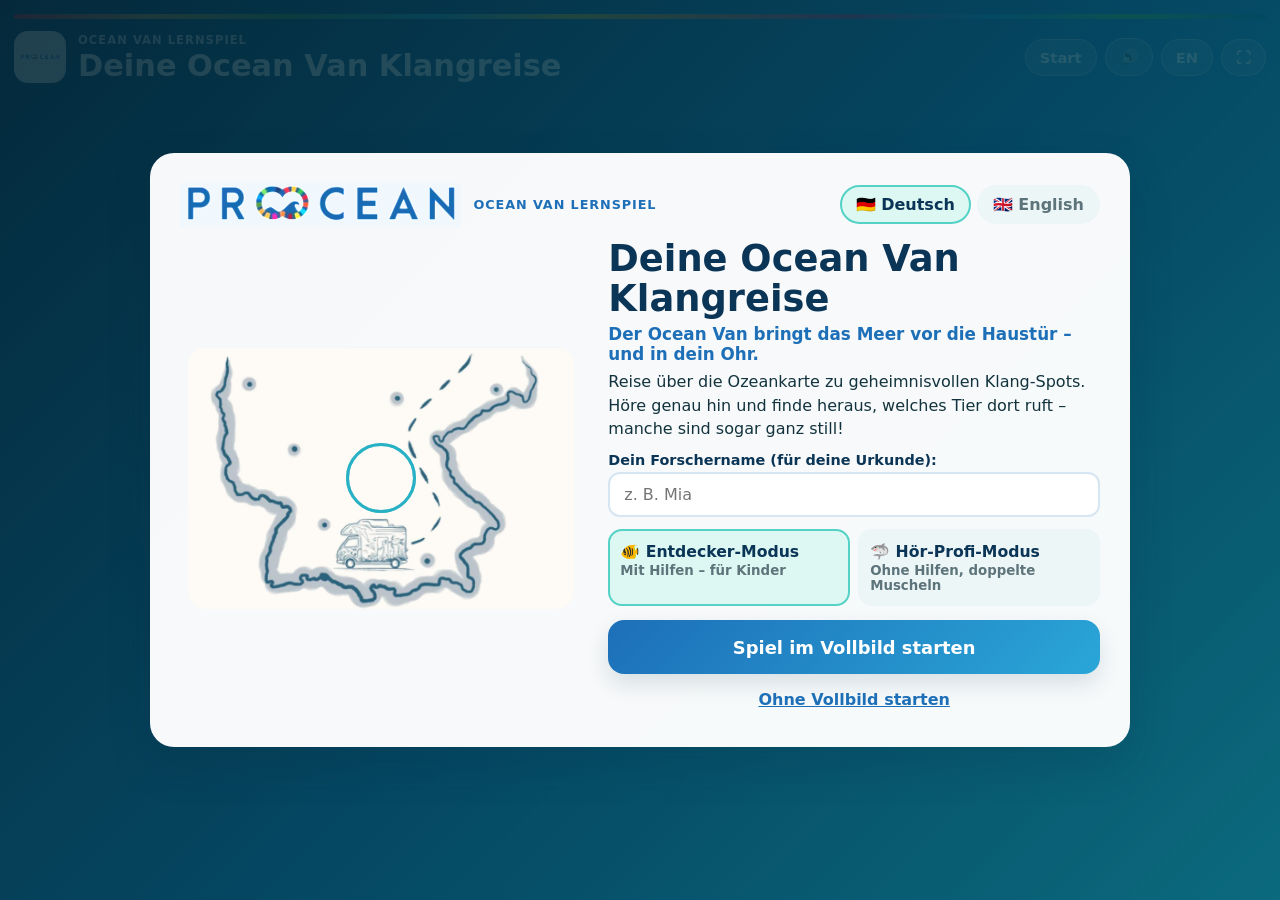
==== commit b27d8ce1: "Add files via upload Buckelwahl fix sound" ====
--- a/index.html
+++ b/index.html
@@ -305,6 +305,6 @@
   </div>
 
   <audio id="animalAudio" preload="auto"></audio>
-  <script src="app.js?v=18"></script>
+  <script src="app.js?v=19"></script>
 </body>
 </html>
